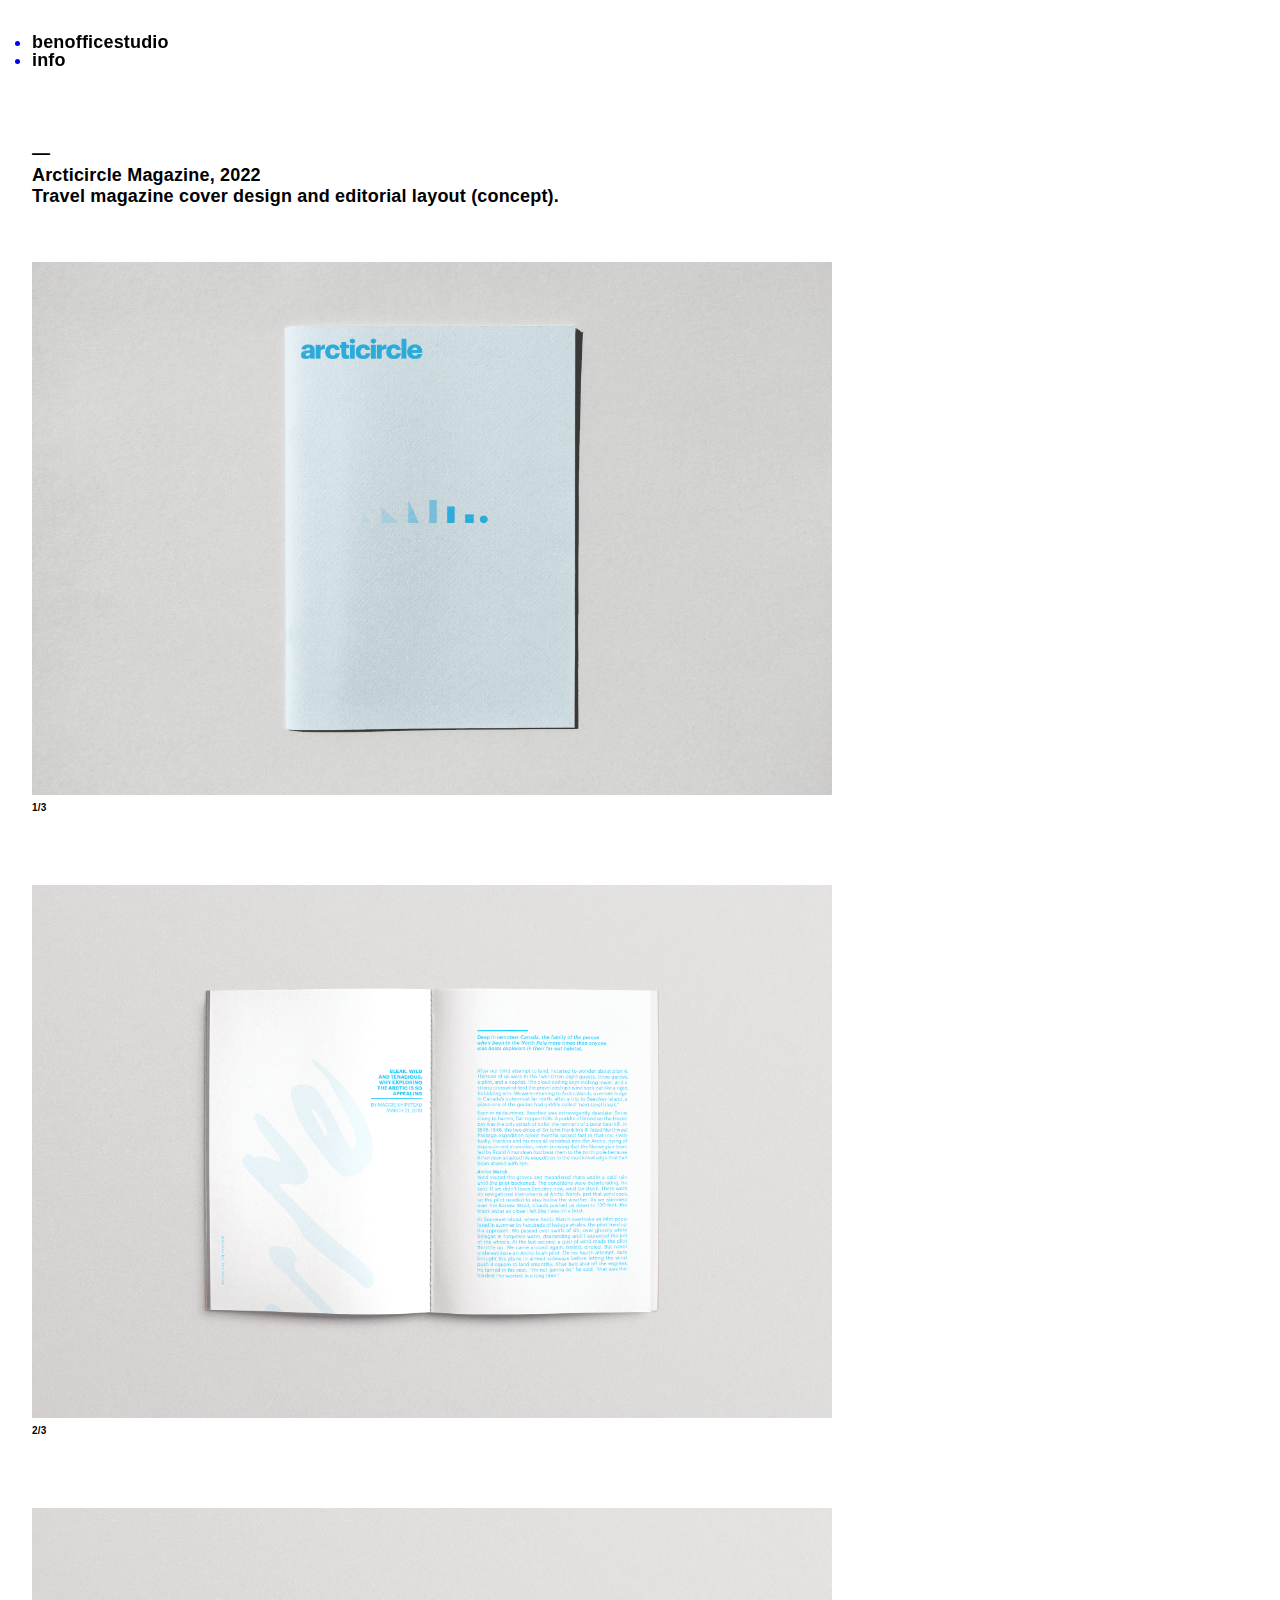
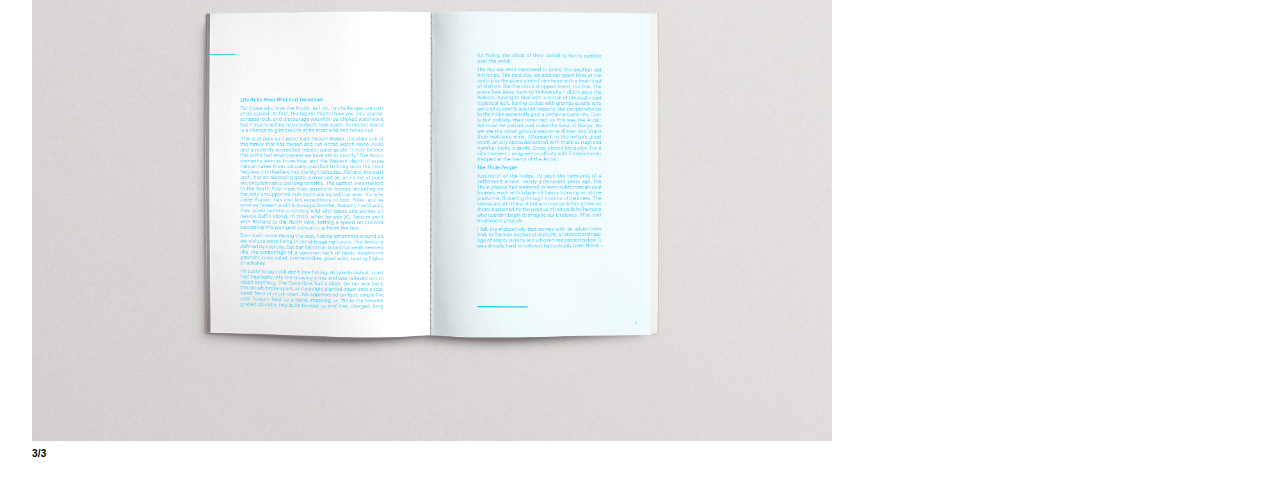
==== arctic.html @ 6afe9720 "ENTIRE WEBSITE VERSION 1.TEST 2" ====
<!DOCTYPE html>
<html>

<head>
  <meta charset="utf-8">
  <meta name="viewport" content="width=device-width">
  <title>benOS</title>
  <link href="style.css" rel="stylesheet" type="text/css" />
</head>

<body>
<div class="grid">

<!--NAVIGATION-->
<nav class="cell col1">
<div class="topnav">
<li><a href="index.html" class="active">benofficestudio</a></li><br>
<li><a href="info.html" class="active">info</a></li><br>
</div>
</nav>
<!--NAVIGATION-->  

<div class="twoThird">
<div class="bigSection">          
<div class= "section">
<br><br>  
—<br>
Arcticircle Magazine, 2022<br>
Travel magazine cover design and editorial layout (concept).<br><br>
</div>
</div>
</div>
<div class="oneThird"></div>

<!--COVER-->    
    <div class="twoThird">
    <picture>
        <source media="(max-width: 600px)" srcset="dW/arc_0M.png">
          <source media="(max-width: 900px)" srcset="dW/arc_0XL.png">
            <img src="dW/arc_0XL.png" alt="landscape" class="target3">
      </picture>
      <div class="section"><small>1/3</small></div><br><br>   
    </div>
<!--COVER-->

<!--SPREAD ONE-->    
    <div class="twoThird">
    <picture>
        <source media="(max-width: 600px)" srcset="dW/arc_2M.png">
          <source media="(max-width: 900px)" srcset="dW/arc_2XL.png">
            <img src="dW/arc_2XL.png" alt="landscape" class="target3">
      </picture>
      <div class="section"><small>2/3</small></div><br><br>   
    </div>
<div class="oneThird"></div>  
<!--SPREAD ONE-->
  
<!--SPREAD TWO-->    
    <div class="twoThird">
    <picture>
        <source media="(max-width: 600px)" srcset="dW/arc_1M.png">
          <source media="(max-width: 900px)" srcset="dW/arc_1XL.png">
            <img src="dW/arc_1XL.png" alt="landscape" class="target3">
      </picture>
      <div class="section"><small>3/3</small></div><br><br>
    </div>
<div class="oneThird"></div>  
<!--SPREAD TWO-->   

<!--DONT TOUCH-->
</div>    
<script src="script.js"></script>
</body>
</html>
<!--DONT TOUCH-->
---- style.css ----
html {
  height: 100%;
  width: 100%;
  background: white;
  overflow-x: hidden;
}

body{
  margin: 2.5vw;
}

/*NAV*/
.topnav {
  /* list-style-type: none; */
}

nav li{
    position: fixed;
    font-family: 'Helvetica Neue','Helvetica','Ubuntu','Roboto','Noto','Segoe     UI','Arial',sans-serif;
    font-size: 18px;
    line-height: 1.2;
    font-weight: 600;
    -webkit-font-smoothing: antialiased;
    letter-spacing: 0.01em;
    text-align: left;
    color: blue;
}
hr.hr{
  border: 0.5px dashed black;
}
a{
  /* color: #999999; */
  /* color: gray; */
  color: blue;
  text-decoration: underline;
  cursor: pointer;
}

a:hover{
  color: blue;
  text-decoration: underline;
  text-decoration-color: blue;
}  

nav li a:hover{
  text-decoration: underline;
  text-decoration-color: blue;
  color: blue;
}

.active {
  color: black;
  text-decoration: none;
}

.active2 {
  text-decoration: none;
  color: black;
}

.worksActive {
  color: #000000;
}
/*NAV*/

/*INDEX/ESSAY PARAGRAPH*/
.section {
font-family: 'Helvetica Neue','Helvetica','Ubuntu','Roboto','Noto','Segoe UI','Arial',sans-serif;
    font-size: 18px;
    line-height: 1.2;
    font-weight: 600;
    -webkit-font-smoothing: antialiased;
    letter-spacing: 0.01em;
    text-align: left;
  color: black;
}
/*INDEX/ESSAY PARAGRAPH*/


/*IMAGES*/
img{
  display: grid;
}

.videoBackground {
  background-color: black;
  display: grid;
  margin: 7;
}

small {
  font-size: 10px;
  font-family: 'Helvetica Neue','Helvetica','Ubuntu','Roboto','Noto','Segoe UI','Arial',sans-serif;
  font-family: 600;
}

/* GALLERY IMAGE SIZE */
.target4{
  max-width: 100%;
  height: auto;
}
/* GALLERY IMAGE SIZE */

/* MAIN MENU IMAGE SIZE */
.target3{
  max-width: 100%;
  height: auto;
  display: grid;
}
/* MAIN MENU IMAGE SIZE */

/* SPARE IMAGE SIZE */
.target2{
  padding-left: 2.5vw;
  max-width: 75%;
  display: grid;
}
/* SPARE IMAGE SIZE */

/*IMAGES*/


.grid{
  display: grid;
  grid-template-columns: repeat(12, 1fr);
  grid-gap: 2.5vw;
}
.cell{
/*   background-color: rgb(220,220,220); */
  height: auto;
  width: auto;
  
  /* default-small devices */

}[class*="col"]{
  grid-column-end: span 12;
}

/* below 600px typically phone */
@media only screen and (max-width: 600px){
      .oneThird{
        grid-column-end: span 12;
      } 
      .twoThird{
        grid-column-end: span 12;
      }
      .sm1{
        grid-column-end: span 12;
      }
      .sm2{
        grid-column-end: span 6;
      }
      .sm3{
        grid-column-end: span 4;
      }
      .sm4{
        grid-column-end: span 3;
      }
      .sm6{
        grid-column-end: span 2;
      }
      .sm12{
        grid-column-end: span 1;
      }

  body{
  margin: 1.5vw;
}

/*NAV*/  
nav li{
    position: fixed;
    font-family: 'Helvetica Neue','Helvetica','Ubuntu','Roboto','Noto','Segoe     UI','Arial',sans-serif;
    font-size: 18px;
    line-height: 1.3;
    font-weight: 600;
    -webkit-font-smoothing: antialiased;
    letter-spacing: 0.01em;
    text-align: left;
}
/*NAV*/

/*INDEX/ESSAY PARAGRAPH*/
.section {
font-family: 'Helvetica Neue','Helvetica','Ubuntu','Roboto','Noto','Segoe UI','Arial',sans-serif;
    font-weight: 600;
    font-size: 18px;
    line-height: 1.3;
    -webkit-font-smoothing: antialiased;
    letter-spacing: 0.01em;
    text-align: left;
  color: black;
}
/*INDEX/ESSAY PARAGRAPH*/

/*DONT TOUCH*/  
}
/*DONT TOUCH*/



/* above 601px typically tablet */
@media only screen and (min-width: 601px){
      .oneThird{
        grid-column-end: span 4;
      }  
    .twoThird{
        grid-column-end: span 8;
      }
      .md1{
        grid-column-end: span 12;
        
      }
      .md2{
        grid-column-end: span 6;
      }
      .md3{
        grid-column-end: span 4;
      }
      .md4{
        grid-column-end: span 3;
      }
      .md6{
        grid-column-end: span 2;
      }
      .md12{
        grid-column-end: span 1;
      }

/*DONT TOUCH*/  
}
/*DONT TOUCH*/

  /* above 1025px typically desktop */
  @media only screen and (min-width: 1025px){
    .oneThird{
        grid-column-end: span 4;
      }  
    .twoThird{
        grid-column-end: span 8;
      }
      .col1{
        grid-column-end: span 12;
      }
      .col2{
        grid-column-end: span 6;
      }
      .col3{
        grid-column-end: span 4;
      }
      .col4{
        grid-column-end: span 3;
      }
      .col6{
        grid-column-end: span 2;
      }
      .col12{
        grid-column-end: span 1;
      }
    

/*DONT TOUCH*/    
}
/*DONT TOUCH*/
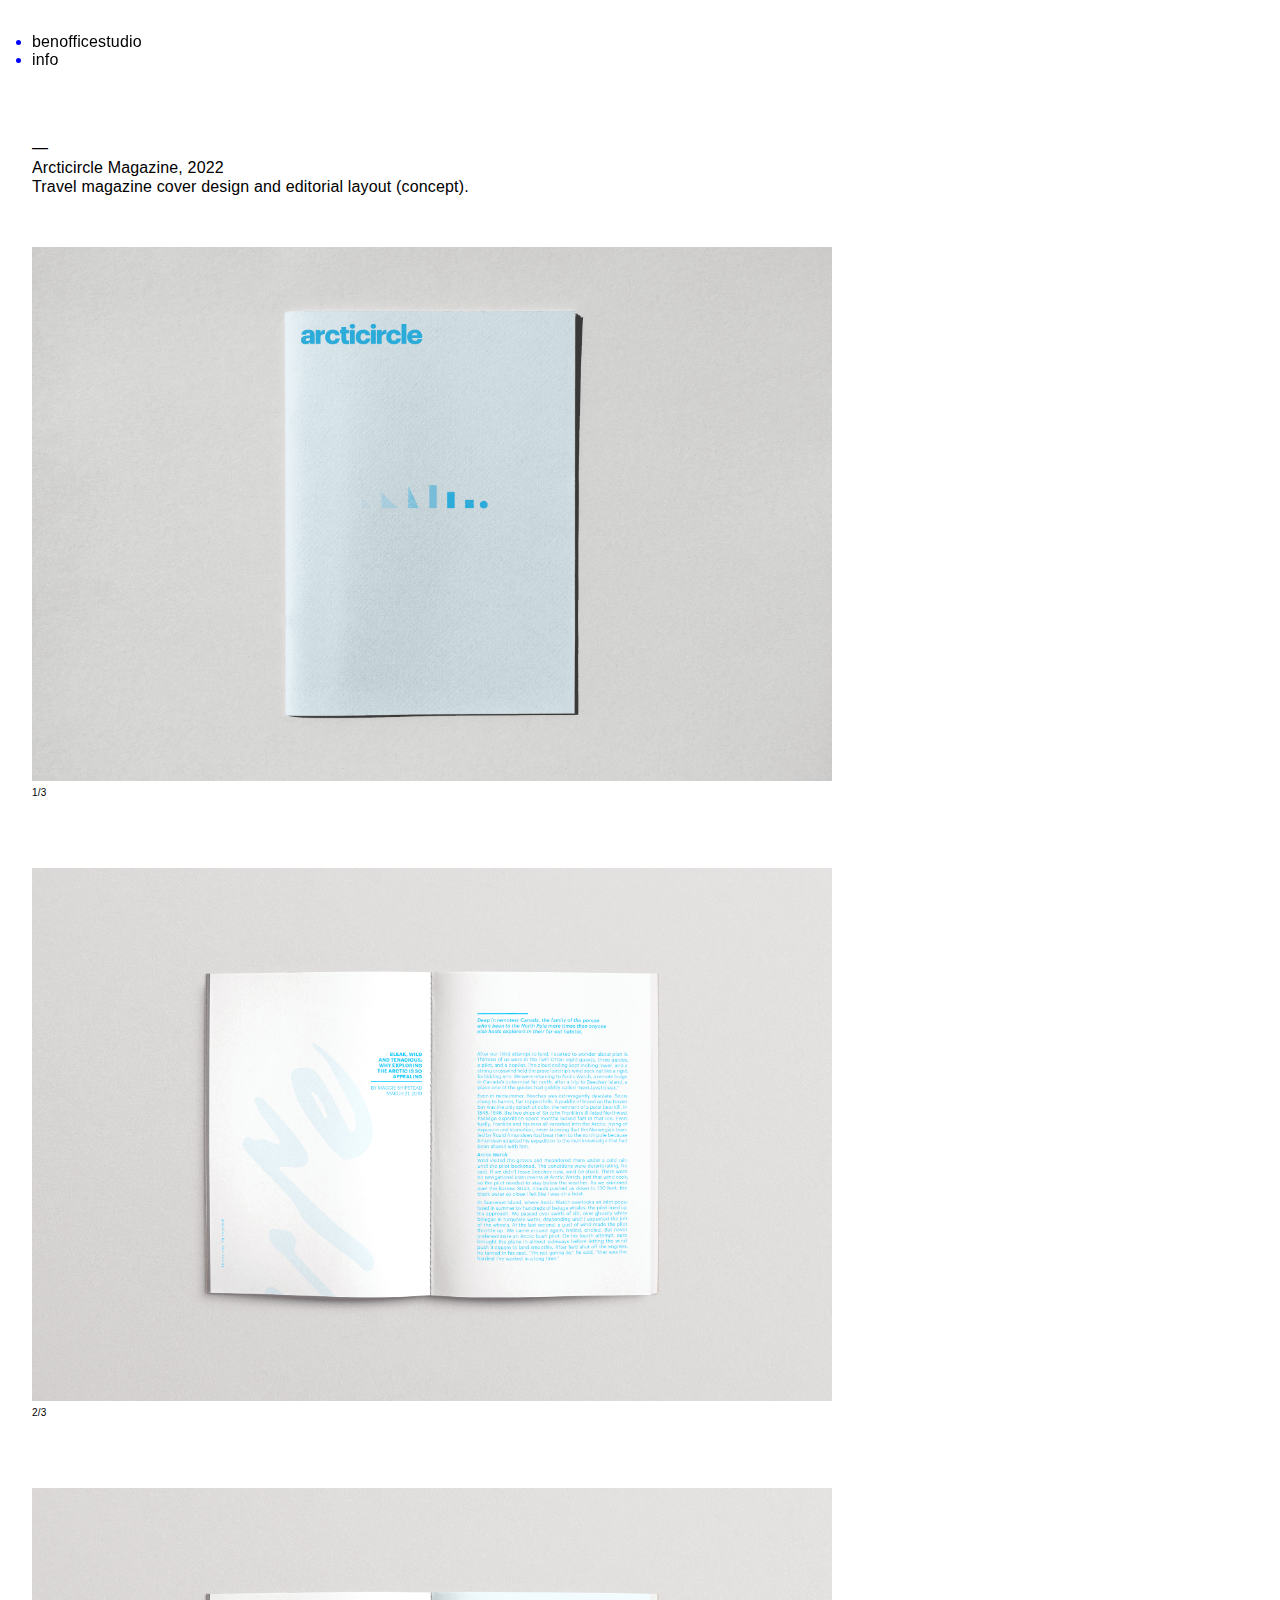
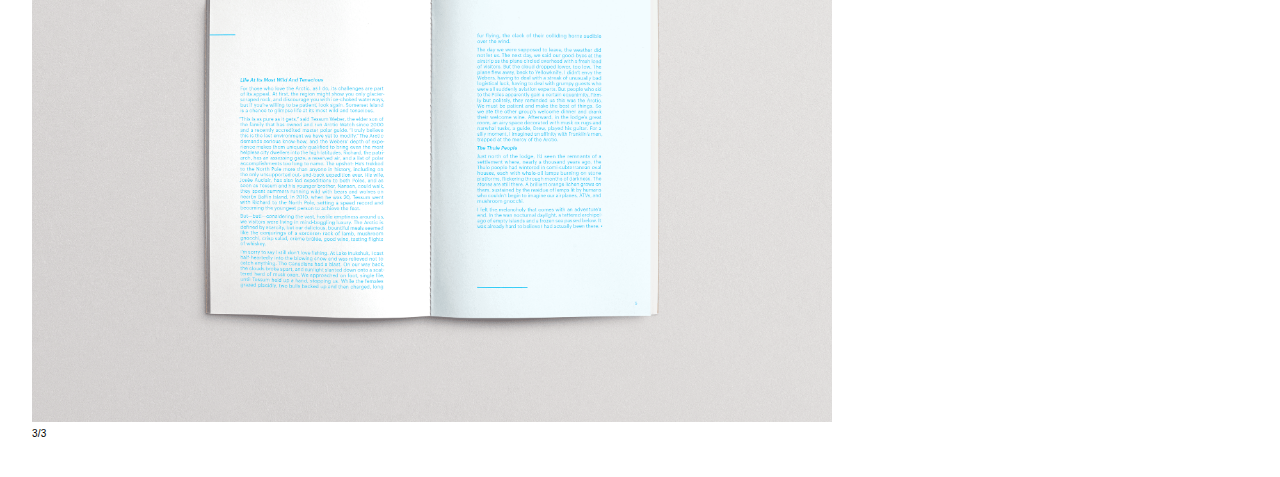
==== commit 0648c0e8: "ENTIRE WEBSITE VERSION 2.TEST 2" ====
--- a/arctic.html
+++ b/arctic.html
@@ -46,7 +46,7 @@
 <!--SPREAD ONE-->    
     <div class="twoThird">
     <picture>
-        <source media="(max-width: 600px)" srcset="dW/arc_2M.png">
+        <source media="(max-width: 600px)" srcset="dW/arc_2MM.png">
           <source media="(max-width: 900px)" srcset="dW/arc_2XL.png">
             <img src="dW/arc_2XL.png" alt="landscape" class="target3">
       </picture>
--- a/style.css
+++ b/style.css
@@ -17,9 +17,8 @@
 nav li{
     position: fixed;
     font-family: 'Helvetica Neue','Helvetica','Ubuntu','Roboto','Noto','Segoe     UI','Arial',sans-serif;
-    font-size: 18px;
     line-height: 1.2;
-    font-weight: 600;
+    font-weight: 500;
     -webkit-font-smoothing: antialiased;
     letter-spacing: 0.01em;
     text-align: left;
@@ -29,8 +28,6 @@
   border: 0.5px dashed black;
 }
 a{
-  /* color: #999999; */
-  /* color: gray; */
   color: blue;
   text-decoration: underline;
   cursor: pointer;
@@ -66,9 +63,8 @@
 /*INDEX/ESSAY PARAGRAPH*/
 .section {
 font-family: 'Helvetica Neue','Helvetica','Ubuntu','Roboto','Noto','Segoe UI','Arial',sans-serif;
-    font-size: 18px;
     line-height: 1.2;
-    font-weight: 600;
+    font-weight: 500;
     -webkit-font-smoothing: antialiased;
     letter-spacing: 0.01em;
     text-align: left;
@@ -82,16 +78,10 @@
   display: grid;
 }
 
-.videoBackground {
-  background-color: black;
-  display: grid;
-  margin: 7;
-}
-
 small {
   font-size: 10px;
   font-family: 'Helvetica Neue','Helvetica','Ubuntu','Roboto','Noto','Segoe UI','Arial',sans-serif;
-  font-family: 600;
+  font-weight: 500;
 }
 
 /* GALLERY IMAGE SIZE */
@@ -167,32 +157,6 @@
   margin: 1.5vw;
 }
 
-/*NAV*/  
-nav li{
-    position: fixed;
-    font-family: 'Helvetica Neue','Helvetica','Ubuntu','Roboto','Noto','Segoe     UI','Arial',sans-serif;
-    font-size: 18px;
-    line-height: 1.3;
-    font-weight: 600;
-    -webkit-font-smoothing: antialiased;
-    letter-spacing: 0.01em;
-    text-align: left;
-}
-/*NAV*/
-
-/*INDEX/ESSAY PARAGRAPH*/
-.section {
-font-family: 'Helvetica Neue','Helvetica','Ubuntu','Roboto','Noto','Segoe UI','Arial',sans-serif;
-    font-weight: 600;
-    font-size: 18px;
-    line-height: 1.3;
-    -webkit-font-smoothing: antialiased;
-    letter-spacing: 0.01em;
-    text-align: left;
-  color: black;
-}
-/*INDEX/ESSAY PARAGRAPH*/
-
 /*DONT TOUCH*/  
 }
 /*DONT TOUCH*/
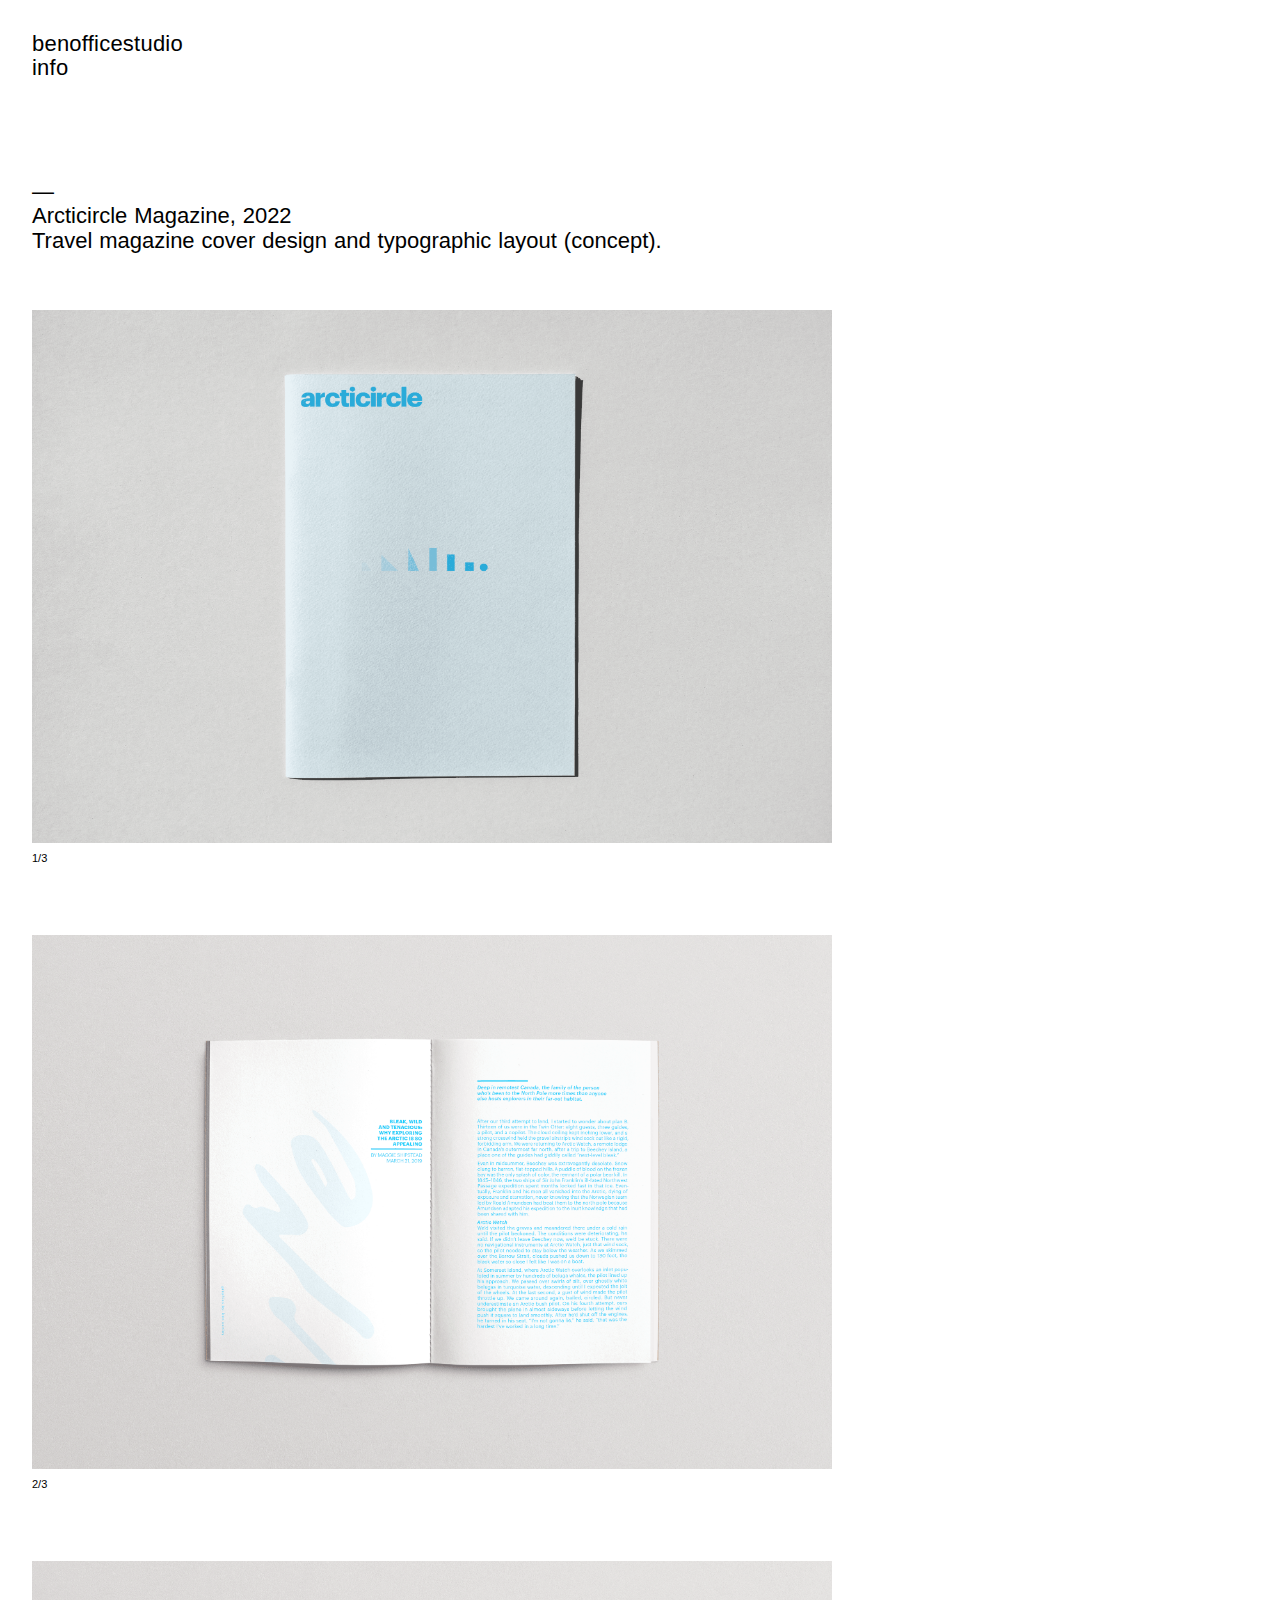
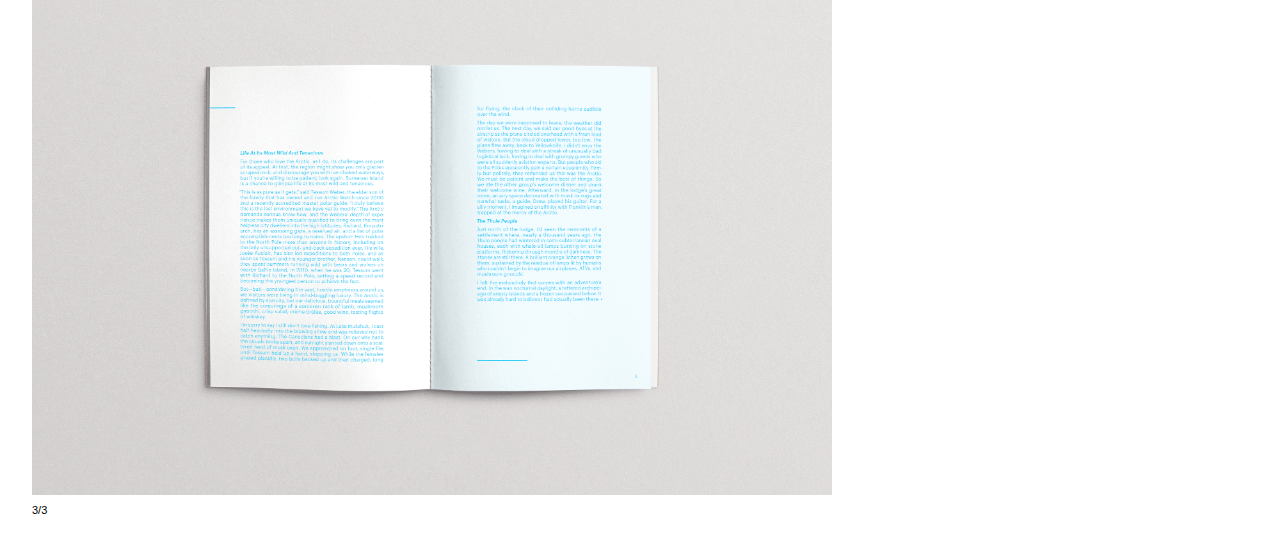
==== commit 996a9616: "changed nav bar and line height" ====
--- a/arctic.html
+++ b/arctic.html
@@ -14,7 +14,7 @@
 <!--NAVIGATION-->
 <nav class="cell col1">
 <div class="topnav">
-<li><a href="index.html" class="active">benofficestudio</a></li><br>
+<li><a href="index.html" class="active">benofficestudio</a></li>
 <li><a href="info.html" class="active">info</a></li><br>
 </div>
 </nav>
@@ -26,7 +26,7 @@
 <br><br>  
 —<br>
 Arcticircle Magazine, 2022<br>
-Travel magazine cover design and editorial layout (concept).<br><br>
+Travel magazine cover design and typographic layout (concept).<br><br>
 </div>
 </div>
 </div>
--- a/style.css
+++ b/style.css
@@ -15,14 +15,15 @@
 }
 
 nav li{
-    position: fixed;
     font-family: 'Helvetica Neue','Helvetica','Ubuntu','Roboto','Noto','Segoe     UI','Arial',sans-serif;
-    line-height: 1.2;
     font-weight: 500;
     -webkit-font-smoothing: antialiased;
     letter-spacing: 0.01em;
     text-align: left;
-    color: blue;
+    line-height: 1.111;
+    word-spacing: 0.05rem;
+  list-style: none;
+  font-size: 22px;
 }
 hr.hr{
   border: 0.5px dashed black;
@@ -47,7 +48,7 @@
 
 .active {
   color: black;
-  text-decoration: none;
+text-decoration: none;
 }
 
 .active2 {
@@ -63,12 +64,13 @@
 /*INDEX/ESSAY PARAGRAPH*/
 .section {
 font-family: 'Helvetica Neue','Helvetica','Ubuntu','Roboto','Noto','Segoe UI','Arial',sans-serif;
-    line-height: 1.2;
     font-weight: 500;
     -webkit-font-smoothing: antialiased;
-    letter-spacing: 0.01em;
     text-align: left;
   color: black;
+  line-height: 1.111;
+  word-spacing: 0.05rem;
+  font-size: 22px;
 }
 /*INDEX/ESSAY PARAGRAPH*/
 
@@ -79,7 +81,7 @@
 }
 
 small {
-  font-size: 10px;
+  font-size: 11px;
   font-family: 'Helvetica Neue','Helvetica','Ubuntu','Roboto','Noto','Segoe UI','Arial',sans-serif;
   font-weight: 500;
 }
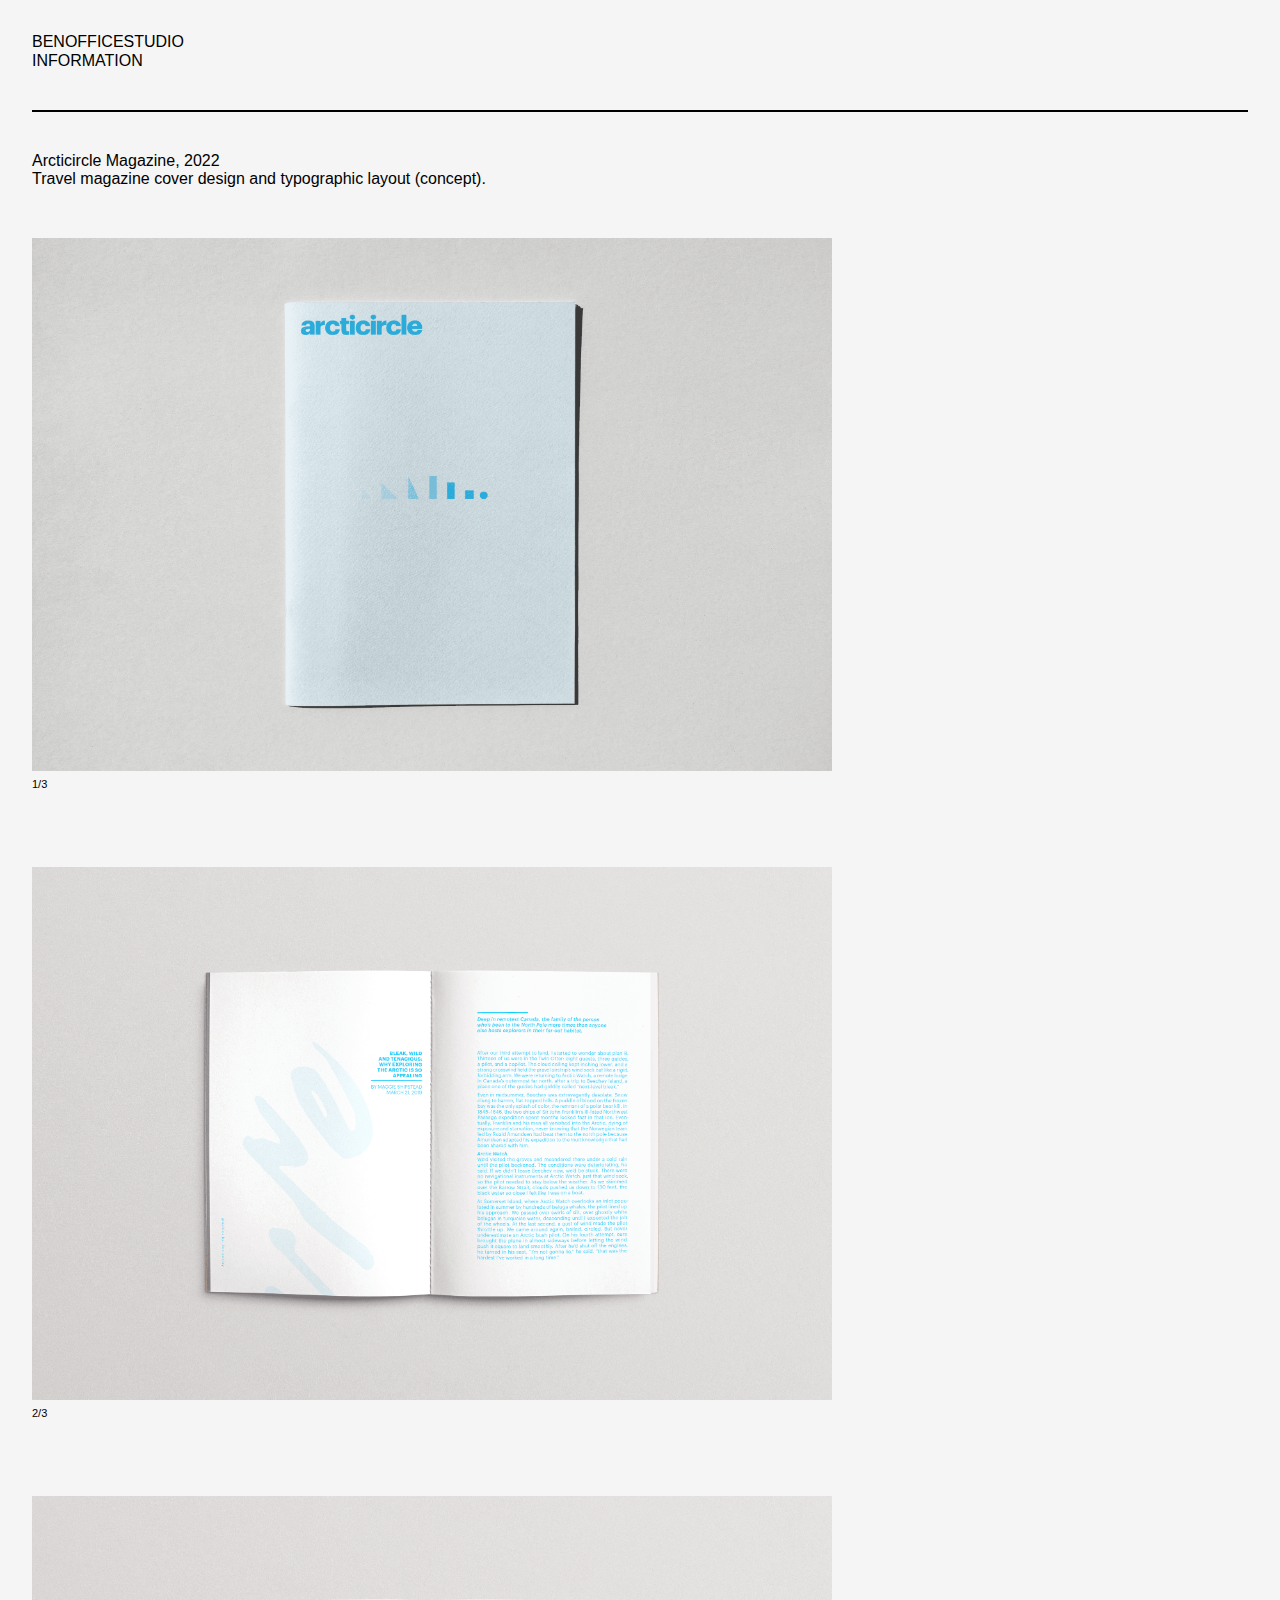
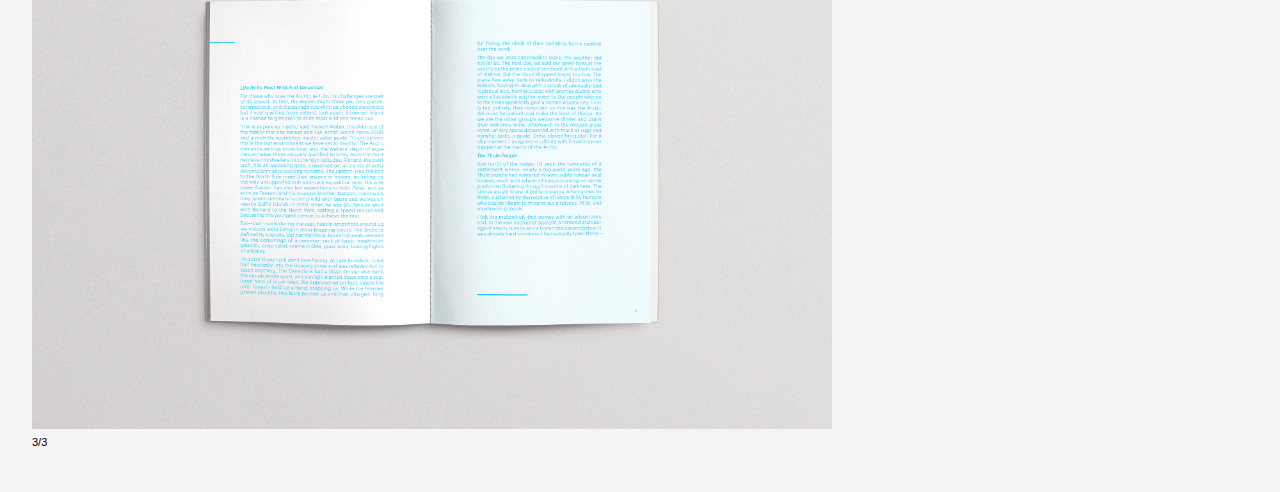
==== commit c6298b76: "Website Update*" ====
--- a/arctic.html
+++ b/arctic.html
@@ -4,9 +4,10 @@
 <head>
   <meta charset="utf-8">
   <meta name="viewport" content="width=device-width">
-  <title>benOS</title>
+  <title>Arcticircle Magazine – benofficestudio</title>
   <link href="style.css" rel="stylesheet" type="text/css" />
 </head>
+  
 
 <body>
 <div class="grid">
@@ -15,16 +16,16 @@
 <nav class="cell col1">
 <div class="topnav">
 <li><a href="index.html" class="active">benofficestudio</a></li>
-<li><a href="info.html" class="active">info</a></li><br>
+  <li><a href="info.html" class="active">information</a><br>
 </div>
 </nav>
 <!--NAVIGATION-->  
+  <div class="cell col1 md1 sm1"><hr class="hr"></div>
 
 <div class="twoThird">
 <div class="bigSection">          
 <div class= "section">
-<br><br>  
-—<br>
+
 Arcticircle Magazine, 2022<br>
 Travel magazine cover design and typographic layout (concept).<br><br>
 </div>
--- a/style.css
+++ b/style.css
@@ -1,7 +1,7 @@
 html {
   height: 100%;
   width: 100%;
-  background: white;
+  background: whitesmoke;
   overflow-x: hidden;
 }
 
@@ -18,32 +18,33 @@
     font-family: 'Helvetica Neue','Helvetica','Ubuntu','Roboto','Noto','Segoe     UI','Arial',sans-serif;
     font-weight: 500;
     -webkit-font-smoothing: antialiased;
-    letter-spacing: 0.01em;
     text-align: left;
-    line-height: 1.111;
-    word-spacing: 0.05rem;
+    line-height: 1.2;
   list-style: none;
-  font-size: 22px;
-}
+  font-size: 16px;
+  text-transform: uppercase;
+  color: black;
+}
+
 hr.hr{
-  border: 0.5px dashed black;
+  border: 0.75px solid black;
 }
 a{
-  color: blue;
+  color: #000000;
   text-decoration: underline;
   cursor: pointer;
 }
 
 a:hover{
-  color: blue;
+  color: red;
   text-decoration: underline;
-  text-decoration-color: blue;
+  text-decoration-color: red;
 }  
 
 nav li a:hover{
   text-decoration: underline;
-  text-decoration-color: blue;
-  color: blue;
+  text-decoration-color: black;
+  color: black;
 }
 
 .active {
@@ -57,7 +58,7 @@
 }
 
 .worksActive {
-  color: #000000;
+  color: black;
 }
 /*NAV*/
 
@@ -67,10 +68,8 @@
     font-weight: 500;
     -webkit-font-smoothing: antialiased;
     text-align: left;
-  color: black;
-  line-height: 1.111;
-  word-spacing: 0.05rem;
-  font-size: 22px;
+  line-height: 1.11;
+  font-size: 16px;
 }
 /*INDEX/ESSAY PARAGRAPH*/
 
@@ -84,6 +83,7 @@
   font-size: 11px;
   font-family: 'Helvetica Neue','Helvetica','Ubuntu','Roboto','Noto','Segoe UI','Arial',sans-serif;
   font-weight: 500;
+  line-height: 2.5
 }
 
 /* GALLERY IMAGE SIZE */
